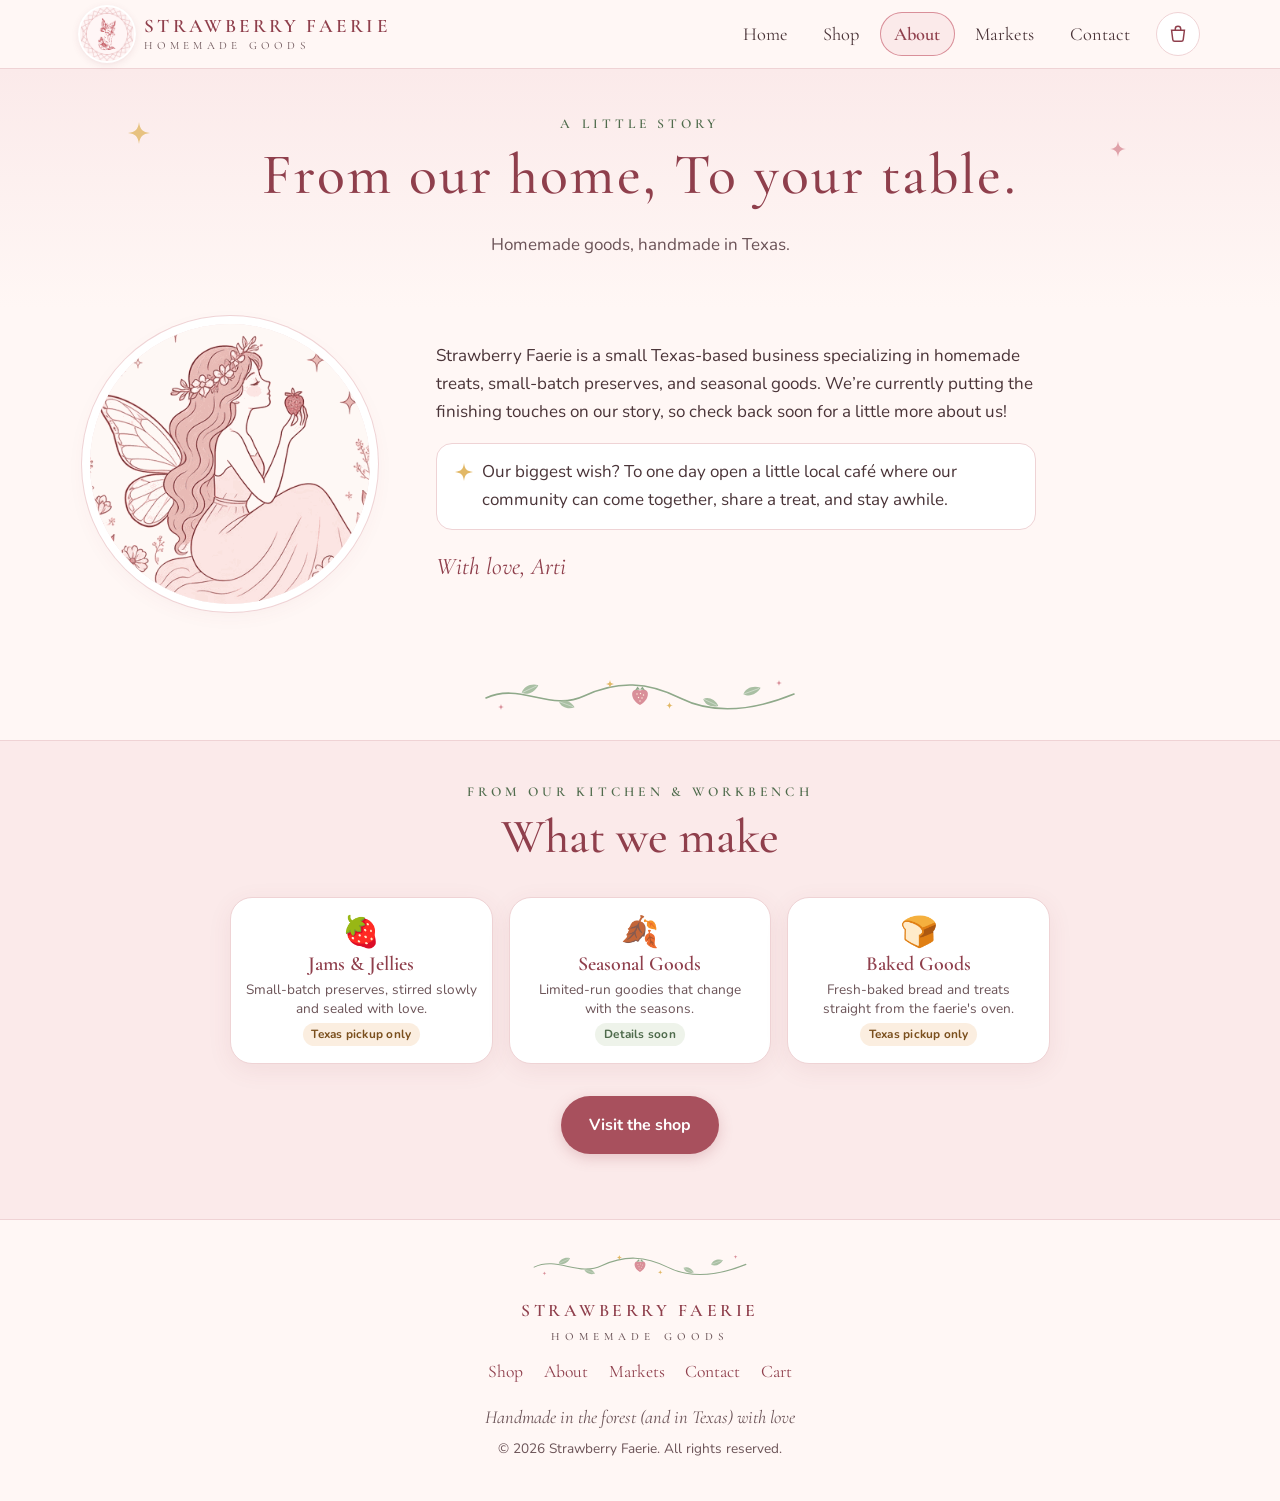
==== about.html @ 80f8e276 "Add Strawberry Faerie site Co-authored-by: Artemis <sweetartexe@users.noreply.github.com>" ====
<!doctype html>
<html lang="en">
<head>
  <meta charset="utf-8">
  <meta name="viewport" content="width=device-width, initial-scale=1">
  <title>About · Strawberry Faerie</title>
  <meta name="description" content="The story of Strawberry Faerie: homemade goods, handmade in Texas, and a dream of a local café.">
  <!-- TODO: set og:url / og:image to absolute URLs once the custom domain is live -->
  <meta property="og:title" content="About · Strawberry Faerie">
  <meta property="og:description" content="The story of Strawberry Faerie: homemade goods, handmade in Texas, and a dream of a local café.">
  <meta property="og:image" content="assets/logo.png">
  <meta name="theme-color" content="#fbeaea">
  <link rel="icon" href="favicon.ico" sizes="any">
  <link rel="icon" type="image/png" sizes="32x32" href="assets/favicon-32.png">
  <link rel="apple-touch-icon" href="assets/apple-touch-icon.png">
  <link rel="preconnect" href="https://fonts.googleapis.com">
  <link rel="preconnect" href="https://fonts.gstatic.com" crossorigin>
  <link href="https://fonts.googleapis.com/css2?family=Cormorant+Garamond:ital,wght@0,400;0,500;0,600;1,400;1,500&family=Nunito:wght@400;600;700&display=swap" rel="stylesheet">
  <link rel="stylesheet" href="css/styles.css">
</head>
<body data-page="about">
  <!-- Reusable hand-drawn-ish SVG pieces -->
  <svg width="0" height="0" style="position:absolute" aria-hidden="true" focusable="false">
    <defs>
      <symbol id="leaf" viewBox="0 0 24 12"><path d="M1 6 C6 0 16 0 23 6 C16 12 6 12 1 6 Z" /><path d="M2 6 H21" fill="none" stroke="rgba(255,255,255,.55)" stroke-width=".8"/></symbol>
      <symbol id="berry" viewBox="0 0 20 22"><path d="M10 21 C4 18 1 12 2.5 8 C4 5 7 5.5 10 6.5 C13 5.5 16 5 17.5 8 C19 12 16 18 10 21 Z" fill="#d98f99"/><path d="M5 6.5 L7.5 2.5 L10 5.5 L12.5 2.5 L15 6.5 C12 5 8 5 5 6.5Z" fill="#8fa98a"/><g fill="#fff3e0"><circle cx="7" cy="10" r=".7"/><circle cx="10.5" cy="9.5" r=".7"/><circle cx="13.5" cy="11" r=".7"/><circle cx="8.5" cy="13.5" r=".7"/><circle cx="12" cy="14" r=".7"/><circle cx="10" cy="17" r=".7"/></g></symbol>
      <symbol id="sparkle" viewBox="0 0 20 20"><path d="M10 0 C11 7 13 9 20 10 C13 11 11 13 10 20 C9 13 7 11 0 10 C7 9 9 7 10 0Z"/></symbol>
      <symbol id="vine" viewBox="0 0 320 40">
        <path d="M6 22 C40 6 70 36 104 20 S168 6 200 22 S270 36 314 18" fill="none" stroke="#8fa98a" stroke-width="1.6" stroke-linecap="round"/>
        <g fill="#a9bfa3">
          <use href="#leaf" x="40" y="8" width="20" height="10" transform="rotate(-25 50 13)"/>
          <use href="#leaf" x="78" y="24" width="18" height="9" transform="rotate(20 87 28)"/>
          <use href="#leaf" x="222" y="22" width="18" height="9" transform="rotate(25 231 26)"/>
          <use href="#leaf" x="262" y="10" width="20" height="10" transform="rotate(-20 272 15)"/>
        </g>
        <use href="#berry" x="150" y="8" width="20" height="22"/>
        <g fill="#e2b866"><use href="#sparkle" x="126" y="4" width="8" height="8"/><use href="#sparkle" x="186" y="26" width="7" height="7"/></g>
        <g fill="#d98f99"><use href="#sparkle" x="18" y="28" width="6" height="6"/><use href="#sparkle" x="296" y="4" width="6" height="6"/></g>
      </symbol>
    </defs>
  </svg>

  <a class="skip-link" href="#main">Skip to content</a>

  <header class="site-header">
    <div class="wrap header-inner">
      <a class="brand" href="index.html" aria-label="Strawberry Faerie home">
        <!-- LOGO SLOT: to swap the logo, replace assets/logo.png -->
        <img class="brand-logo" src="assets/logo.png" alt="" width="480" height="480">
        <span class="brand-text">
          <span class="brand-name">Strawberry Faerie</span>
          <span class="brand-sub">Homemade Goods</span>
        </span>
      </a>
      <button class="nav-toggle" type="button" aria-expanded="false" aria-controls="site-nav">
        <span class="nav-toggle-bars" aria-hidden="true"></span><span class="visually-hidden">Menu</span>
      </button>
      <nav id="site-nav" class="site-nav" aria-label="Main">
        <ul>
          <li><a href="index.html">Home</a></li>
          <li><a href="shop.html">Shop</a></li>
          <li><a href="about.html" class="is-active" aria-current="page">About</a></li>
          <li><a href="markets.html">Markets</a></li>
          <li><a href="contact.html">Contact</a></li>
        </ul>
      </nav>
      <a class="cart-button" href="cart.html" aria-label="Cart, 0 items" data-cart-button>
        <svg viewBox="0 0 24 24" aria-hidden="true"><path d="M5 8h14l-1.3 10.2a2 2 0 0 1-2 1.8H8.3a2 2 0 0 1-2-1.8L5 8Z" fill="none" stroke="currentColor" stroke-width="1.6"/><path d="M9 8V6.5a3 3 0 0 1 6 0V8" fill="none" stroke="currentColor" stroke-width="1.6"/></svg>
        <span class="cart-count" data-cart-count>0</span>
      </a>
    </div>
  </header>

  <main id="main">
    <section class="page-hero" aria-labelledby="page-title">
      <svg class="float float-1" aria-hidden="true"><use href="#sparkle"/></svg>
      <svg class="float float-2" aria-hidden="true"><use href="#sparkle"/></svg>
      <div class="wrap">
        <p class="eyebrow">A Little Story</p>
        <h1 id="page-title">From our home, To your table.</h1>
        <p class="section-lede">Homemade goods, handmade in Texas.</p>
      </div>
    </section>
    <section class="section section-top-tight" aria-label="Our story">
      <div class="wrap about">
        <div class="about-art" aria-hidden="true">
          <img src="assets/faerie-art.png" alt="" width="356" height="356">
        </div>
        <div class="about-copy">
          <!-- EDITABLE: placeholder About copy. Arti, rewrite in your own words! -->
          <p>Strawberry Faerie is a small Texas-based business specializing in homemade treats, small-batch preserves, and seasonal goods. We’re currently putting the finishing touches on our story, so check back soon for a little more about us!</p>
          <p class="about-dream"><svg aria-hidden="true"><use href="#sparkle"/></svg> Our biggest wish? To one day open a little local café where our community can come together, share a treat, and stay awhile.</p>
          <p class="signature">With love, Arti</p>
        </div>
      </div>
    </section>

    <svg class="divider" viewBox="0 0 320 40" aria-hidden="true"><use href="#vine"/></svg>

    <section class="section section-tint" aria-labelledby="make-title">
      <div class="wrap">
        <header class="section-head">
          <p class="eyebrow">From Our Kitchen &amp; Workbench</p>
          <h2 id="make-title">What we make</h2>
        </header>
        <ul class="category-links" data-category-links></ul>
        <p class="center"><a class="btn btn-primary" href="shop.html">Visit the shop</a></p>
      </div>
    </section>
  </main>

  <footer class="site-footer">
    <div class="wrap">
      <svg class="footer-vine" viewBox="0 0 320 40" aria-hidden="true"><use href="#vine"/></svg>
      <p class="footer-brand">Strawberry Faerie <span>Homemade Goods</span></p>
      <nav class="footer-nav" aria-label="Footer">
        <a href="shop.html">Shop</a><a href="about.html">About</a><a href="markets.html">Markets</a><a href="contact.html">Contact</a><a href="cart.html">Cart</a>
      </nav>
      <p class="footer-tag">Handmade in the forest (and in Texas) with love</p>
      <p class="footer-copy">© 2026 Strawberry Faerie. All rights reserved.</p>
    </div>
  </footer>

  <div class="toast" role="status" aria-live="polite" data-toast></div>

  <script src="js/products.js"></script>
  <script src="js/main.js"></script>
  <script src="js/visual-editor.js"></script>
</body>
</html>
---- css/styles.css ----
/* Strawberry Faerie · Homemade Goods
   Palette follows the current brand (dusty rose + blush), sage as accent. */
:root {
  --rose: #b85c6b;          /* brand rose (logo line colour): decorative / large text */
  --rose-light: #d98f99;    /* brand rose light */
  --rose-deep: #8f3f4c;     /* accessible text rose */
  --rose-btn: #a8505d;      /* buttons (white text 5.3:1) */
  --rose-btn-hover: #93424f;
  --blush: #fbeaea;
  --blush-2: #f8dfe0;
  --cream: #fff7f5;         /* page background, soft pink-cream */
  --sage: #8fa98a;
  --sage-deep: #4f6b4c;
  --sage-soft: #eef3ea;
  --honey: #e2b866;
  --ink: #4a3438;
  --ink-soft: #6b5357;
  --line: #efd3d5;
  --radius: 22px;
  --shadow: 0 6px 24px rgba(143, 63, 76, .08);
  --shadow-hover: 0 12px 32px rgba(143, 63, 76, .14);
  --serif: "Cormorant Garamond", "Iowan Old Style", Georgia, serif;
  --sans: "Nunito", system-ui, -apple-system, "Segoe UI", sans-serif;
}

*, *::before, *::after { box-sizing: border-box; }
html { scroll-behavior: smooth; scroll-padding-top: 84px; -webkit-text-size-adjust: 100%; }
body {
  margin: 0;
  font-family: var(--sans);
  font-size: 1.0625rem;
  line-height: 1.65;
  color: var(--ink);
  background: var(--cream);
}
img, svg { display: block; max-width: 100%; }
a { color: var(--rose-deep); }
a:hover { color: var(--rose-btn-hover); }
:focus-visible { outline: 3px solid var(--rose-light); outline-offset: 3px; border-radius: 8px; }
h1, h2, h3, h4 { font-family: var(--serif); font-weight: 500; line-height: 1.15; color: var(--rose-deep); margin: 0 0 .4em; }
h2 { font-size: clamp(2.1rem, 6vw, 3rem); }
h3 { font-size: 1.6rem; }
p { margin: 0 0 1em; }

.wrap { width: min(1120px, 100% - 2.5rem); margin-inline: auto; }
.visually-hidden { position: absolute !important; width: 1px; height: 1px; overflow: hidden; clip: rect(0 0 0 0); white-space: nowrap; }
.skip-link { position: absolute; left: 1rem; top: -3rem; background: var(--rose-btn); color: #fff; padding: .5rem 1rem; border-radius: 999px; z-index: 100; }
.skip-link:focus { top: 1rem; color: #fff; }

/* ---------- Header ---------- */
.site-header {
  position: sticky; top: 0; z-index: 50;
  background: rgba(255, 247, 245, .92);
  backdrop-filter: blur(8px);
  border-bottom: 1px solid var(--line);
}
.header-inner { display: flex; align-items: center; gap: .75rem; min-height: 68px; }
.brand { display: flex; align-items: center; gap: .65rem; text-decoration: none; margin-right: auto; }
.brand-logo { width: 48px; height: 48px; border-radius: 50%; box-shadow: 0 0 0 2px #fff, 0 2px 8px rgba(143,63,76,.18); }
.brand-text { display: flex; flex-direction: column; line-height: 1.05; }
.brand-name { font-family: var(--serif); font-size: 1.05rem; font-weight: 600; letter-spacing: .16em; text-transform: uppercase; color: var(--rose-deep); }
.brand-sub { font-family: var(--serif); font-size: .7rem; letter-spacing: .38em; text-transform: uppercase; color: var(--ink-soft); margin-top: .2rem; }

.nav-toggle { order: 3; width: 44px; height: 44px; border: 1px solid var(--line); border-radius: 50%; background: #fff; cursor: pointer; display: grid; place-items: center; }
.nav-toggle-bars, .nav-toggle-bars::before, .nav-toggle-bars::after { display: block; width: 18px; height: 2px; background: var(--rose-deep); border-radius: 2px; position: relative; transition: transform .25s; }
.nav-toggle-bars::before, .nav-toggle-bars::after { content: ""; position: absolute; left: 0; }
.nav-toggle-bars::before { top: -6px; } .nav-toggle-bars::after { top: 6px; }
.nav-toggle[aria-expanded="true"] .nav-toggle-bars { background: transparent; }
.nav-toggle[aria-expanded="true"] .nav-toggle-bars::before { transform: translateY(6px) rotate(45deg); }
.nav-toggle[aria-expanded="true"] .nav-toggle-bars::after { transform: translateY(-6px) rotate(-45deg); }

.site-nav { display: none; position: absolute; top: 100%; left: 0; right: 0; background: var(--cream); border-bottom: 1px solid var(--line); box-shadow: var(--shadow); }
.site-nav.is-open { display: block; }
.site-nav ul { list-style: none; margin: 0; padding: .5rem 1.25rem 1rem; }
.site-nav a { display: block; padding: .75rem .25rem; font-family: var(--serif); font-size: 1.25rem; text-decoration: none; color: var(--ink); border-bottom: 1px dashed var(--line); }
.site-nav li:last-child a { border-bottom: 0; }
.site-nav a:hover { color: var(--rose-deep); }

.cart-button { order: 2; position: relative; width: 44px; height: 44px; border-radius: 50%; border: 1px solid var(--line); background: #fff; color: var(--rose-deep); cursor: pointer; display: grid; place-items: center; transition: transform .2s, box-shadow .2s; }
.cart-button svg { width: 22px; height: 22px; }
.cart-button:hover { transform: translateY(-1px); box-shadow: var(--shadow); }
.cart-count { position: absolute; top: -4px; right: -4px; min-width: 20px; height: 20px; padding: 0 5px; border-radius: 999px; background: var(--sage-deep); color: #fff; font-size: .72rem; font-weight: 700; line-height: 20px; text-align: center; transform: scale(0); transition: transform .2s; }
.cart-count.has-items { transform: scale(1); }

@media (max-width: 400px) {
  .brand-name { font-size: .92rem; letter-spacing: .12em; }
  .brand-sub { letter-spacing: .3em; }
}

@media (min-width: 820px) {
  .nav-toggle { display: none; }
  .site-nav { display: block; position: static; background: none; border: 0; box-shadow: none; order: 1; }
  .site-nav ul { display: flex; gap: .4rem; padding: 0; }
  .site-nav a { border: 0; font-size: 1.15rem; padding: .4rem .9rem; border-radius: 999px; transition: background .2s, color .2s; }
  .site-nav a:hover { background: var(--blush); }
  .brand-logo { width: 54px; height: 54px; }
  .brand-name { font-size: 1.2rem; }
}

/* ---------- Buttons ---------- */
.btn { display: inline-flex; align-items: center; justify-content: center; gap: .4rem; font-family: var(--sans); font-weight: 700; font-size: 1rem; padding: .85rem 1.6rem; border-radius: 999px; text-decoration: none; border: 2px solid transparent; cursor: pointer; transition: transform .2s, box-shadow .2s, background .2s, color .2s; }
.btn-primary { background: var(--rose-btn); color: #fff; box-shadow: 0 4px 14px rgba(168,80,93,.25); }
.btn-primary:hover { background: var(--rose-btn-hover); color: #fff; transform: translateY(-2px); box-shadow: 0 8px 20px rgba(168,80,93,.3); }
.btn-ghost { background: #fff; color: var(--rose-deep); border-color: var(--rose-light); }
.btn-ghost:hover { background: var(--blush); color: var(--rose-deep); transform: translateY(-2px); }
.btn-small { padding: .55rem 1.1rem; font-size: .9rem; }

/* ---------- Hero ---------- */
.hero { position: relative; overflow: hidden; padding: 3rem 0 2rem; text-align: center; background: linear-gradient(180deg, var(--blush) 0%, var(--cream) 100%); }
.hero-inner { position: relative; z-index: 1; }
.hero-logo { width: 190px; height: 190px; margin: 0 auto 1.25rem; border-radius: 50%; box-shadow: 0 0 0 6px #fff, 0 10px 30px rgba(143,63,76,.18); animation: bob 6s ease-in-out infinite; }
.hero-title { font-size: clamp(2.2rem, 9vw, 4.4rem); font-weight: 500; letter-spacing: .14em; text-transform: uppercase; color: var(--rose); margin-bottom: .1em; text-shadow: 0 1px 0 #fff; }
.hero-sub { font-family: var(--serif); text-transform: uppercase; letter-spacing: .5em; font-size: clamp(.85rem, 2.6vw, 1.15rem); color: var(--rose-deep); margin: 0 0 1.4rem; padding-left: .5em; }
.hero-tagline { font-family: var(--serif); font-style: italic; font-size: clamp(1.2rem, 3.6vw, 1.5rem); color: var(--ink-soft); max-width: 34ch; margin: 0 auto 1.8rem; line-height: 1.45; }
.hero-actions { display: flex; flex-wrap: wrap; gap: .75rem; justify-content: center; }
.float { position: absolute; z-index: 0; opacity: .8; animation: twinkle 4s ease-in-out infinite; }
.float-1 { width: 22px; height: 22px; fill: var(--honey); top: 18%; left: 9%; }
.float-2 { width: 16px; height: 16px; fill: var(--rose-light); top: 30%; right: 10%; animation-delay: 1.5s; }
.float-3 { width: 34px; height: 38px; bottom: 16%; left: 14%; transform: rotate(-14deg); animation: bob 7s ease-in-out infinite; }
@keyframes bob { 0%,100% { translate: 0 0; } 50% { translate: 0 -8px; } }
@keyframes twinkle { 0%,100% { opacity: .35; scale: .85; } 50% { opacity: .95; scale: 1.1; } }
@media (min-width: 820px) {
  .hero { padding: 4.5rem 0 3rem; }
  .hero-logo { width: 230px; height: 230px; }
}

/* ---------- Dividers ---------- */
.divider { width: min(320px, 80%); height: auto; margin: 1.5rem auto; }

/* ---------- Sections ---------- */
.section { padding: 2.5rem 0 3rem; }
.section-tint { background: var(--blush); border-block: 1px solid var(--line); }
.section-head { text-align: center; max-width: 620px; margin: 0 auto 2rem; }
.eyebrow { font-family: var(--serif); text-transform: uppercase; letter-spacing: .3em; font-size: .85rem; color: var(--sage-deep); margin-bottom: .4rem; font-weight: 600; }
.section-lede { color: var(--ink-soft); }
.small-note { text-align: center; font-size: .92rem; color: var(--ink-soft); margin-top: 1.5rem; }

/* ---------- Shop ---------- */
.category-tabs { display: flex; gap: .6rem; overflow-x: auto; padding: .25rem .25rem 1rem; margin: 0 -.25rem 1rem; scroll-snap-type: x mandatory; scrollbar-width: thin; }
.category-tab { flex: 0 0 auto; scroll-snap-align: start; display: flex; flex-direction: column; align-items: center; gap: .15rem; min-width: 132px; padding: .9rem 1rem; border-radius: 18px; border: 1.5px solid var(--line); background: #fff; color: var(--ink); font-family: var(--sans); cursor: pointer; transition: transform .2s, box-shadow .2s, border-color .2s, background .2s; }
.category-tab:hover { transform: translateY(-2px); box-shadow: var(--shadow); border-color: var(--rose-light); }
.category-tab[aria-selected="true"] { background: var(--blush); border-color: var(--rose); box-shadow: inset 0 0 0 1px var(--rose); }
.tab-icon { font-size: 1.6rem; line-height: 1; }
.tab-name { font-family: var(--serif); font-size: 1.15rem; font-weight: 600; color: var(--rose-deep); white-space: nowrap; }
.tab-note { font-size: .74rem; font-weight: 700; letter-spacing: .02em; padding: .1rem .55rem; border-radius: 999px; }
.tab-note.is-ship { background: var(--sage-soft); color: var(--sage-deep); }
.tab-note.is-local { background: #fbeee0; color: #7a4f1d; }
@media (min-width: 820px) {
  .category-tabs { justify-content: center; flex-wrap: wrap; overflow: visible; }
}

.category-panel:focus-visible { outline-offset: 8px; }
.category-info { text-align: center; max-width: 640px; margin: 0 auto 1.75rem; }
.category-title { font-size: 1.9rem; margin-bottom: .2rem; }
.category-blurb { color: var(--ink-soft); margin-bottom: .75rem; }
.fulfillment { display: inline-block; font-weight: 700; font-size: .92rem; padding: .35rem 1rem; border-radius: 999px; margin-bottom: .75rem; }
.fulfillment.is-ship { background: var(--sage-soft); color: var(--sage-deep); }
.fulfillment.is-local { background: #fbeee0; color: #7a4f1d; }
.disclosure { font-size: .88rem; line-height: 1.5; color: var(--ink-soft); background: #fff; border: 1px dashed var(--rose-light); border-radius: 14px; padding: .75rem 1rem; text-align: left; margin: 0; }
.disclosure strong { color: var(--rose-deep); }

.product-grid { display: grid; grid-template-columns: 1fr; gap: 1.25rem; }
@media (min-width: 560px) { .product-grid { grid-template-columns: repeat(2, 1fr); } .product-media { aspect-ratio: 4 / 3; } }
@media (min-width: 900px) { .product-grid { grid-template-columns: repeat(3, 1fr); gap: 1.5rem; } }
.product-card { background: #fff; border-radius: var(--radius); box-shadow: var(--shadow); overflow: hidden; display: flex; flex-direction: column; border: 1px solid var(--line); transition: transform .25s, box-shadow .25s; }
.product-card:hover { transform: translateY(-4px); box-shadow: var(--shadow-hover); }
.product-media { position: relative; aspect-ratio: 16 / 9; background: repeating-linear-gradient(45deg, var(--blush) 0 14px, #fdf4f3 14px 28px); display: grid; place-items: center; align-content: center; gap: .4rem; }
.product-media img { width: 100%; height: 100%; object-fit: cover; }
.ph-berry { width: 46px; height: 50px; opacity: .85; }
.ph-text { font-family: var(--serif); font-style: italic; color: var(--ink-soft); font-size: 1.05rem; }
.ribbon { position: absolute; top: .75rem; left: .75rem; background: #fff; color: var(--rose-deep); border: 1px dashed var(--rose); font-size: .72rem; font-weight: 700; letter-spacing: .08em; text-transform: uppercase; padding: .2rem .6rem; border-radius: 999px; }
.product-body { padding: 1.1rem 1.25rem 1.3rem; display: flex; flex-direction: column; flex: 1; }
.product-name { font-size: 1.4rem; font-weight: 500; margin-bottom: .1rem; color: var(--ink); }
.product-price { font-weight: 700; color: var(--rose-deep); margin-bottom: .4rem; }
.product-desc { color: var(--ink-soft); font-size: .95rem; }
.food-label { display: grid; grid-template-columns: auto 1fr; gap: .2rem .75rem; font-size: .85rem; background: var(--cream); border-radius: 12px; padding: .6rem .8rem; margin: 0 0 1rem; }
.food-label dt { font-weight: 700; color: var(--rose-deep); }
.food-label dd { margin: 0; color: var(--ink-soft); }
.add-to-cart { margin-top: auto; align-self: flex-start; }

/* ---------- About ---------- */
.about { display: grid; gap: 1.5rem; align-items: center; }
.about-art { justify-self: center; width: 200px; aspect-ratio: 1; border-radius: 50%; box-shadow: 0 0 0 8px #fff, 0 0 0 9px var(--line), var(--shadow); }
.about-art img { width: 100%; height: 100%; border-radius: 50%; }
.about-copy { max-width: 60ch; }
.about-dream { display: flex; gap: .6rem; align-items: flex-start; background: #fff; border-radius: 16px; padding: .9rem 1.1rem; border: 1px solid var(--line); }
.about-dream svg { flex: 0 0 18px; width: 18px; height: 18px; fill: var(--honey); margin-top: .3rem; }
.signature { font-family: var(--serif); font-style: italic; font-size: 1.5rem; color: var(--rose-deep); margin: 0; }
@media (min-width: 820px) {
  .about { grid-template-columns: 300px 1fr; gap: 3.5rem; }
  .about-art { width: 280px; }
}

/* ---------- Markets ---------- */
.market-list { list-style: none; padding: 0; margin: 0 auto; display: grid; gap: 1.25rem; max-width: 900px; }
@media (min-width: 820px) { .market-list { grid-template-columns: repeat(auto-fit, minmax(320px, 440px)); justify-content: center; } }
.market-card { display: flex; gap: 1.1rem; background: #fff; border: 1px solid var(--line); border-radius: var(--radius); padding: 1.25rem; box-shadow: var(--shadow); transition: transform .25s, box-shadow .25s; }
.market-card:hover { transform: translateY(-3px); box-shadow: var(--shadow-hover); }
.market-date { flex: 0 0 74px; height: 88px; border-radius: 16px; background: var(--blush); border: 1.5px solid var(--rose-light); display: flex; flex-direction: column; align-items: center; justify-content: center; line-height: 1; color: var(--rose-deep); }
.m-mon { font-family: var(--serif); text-transform: uppercase; letter-spacing: .15em; font-size: .85rem; font-weight: 600; }
.m-day { font-family: var(--serif); font-size: 2.3rem; font-weight: 600; margin: .1rem 0; }
.m-dow { font-size: .72rem; font-weight: 700; text-transform: uppercase; letter-spacing: .1em; color: var(--sage-deep); }
.market-body h3 { font-size: 1.5rem; margin-bottom: .25rem; }
.market-when { font-weight: 700; margin: 0 0 .15rem; font-size: .95rem; }
.market-where { color: var(--ink-soft); margin: 0 0 .5rem; font-size: .95rem; }
.text-link { font-weight: 700; font-size: .92rem; text-underline-offset: 3px; }

/* ---------- Contact ---------- */
.contact-cards { display: grid; gap: 1rem; max-width: 720px; margin: 0 auto 1.75rem; }
@media (min-width: 640px) { .contact-cards { grid-template-columns: 1fr 1fr; } }
.contact-card { display: flex; flex-direction: column; align-items: center; text-align: center; gap: .25rem; padding: 1.4rem 1rem; background: #fff; border: 1px solid var(--line); border-radius: var(--radius); text-decoration: none; color: var(--ink); box-shadow: var(--shadow); transition: transform .25s, box-shadow .25s; min-width: 0; }
.contact-card:hover { transform: translateY(-3px); box-shadow: var(--shadow-hover); color: var(--ink); }
.contact-card svg { width: 30px; height: 30px; color: var(--rose); margin-bottom: .25rem; }
.cc-label { font-family: var(--serif); text-transform: uppercase; letter-spacing: .25em; font-size: .8rem; font-weight: 600; color: var(--sage-deep); }
.cc-value { font-weight: 700; color: var(--rose-deep); overflow-wrap: anywhere; }
.socials { list-style: none; display: flex; justify-content: center; gap: .9rem; padding: 0; margin: 0; }
.socials a { width: 48px; height: 48px; border-radius: 50%; background: #fff; border: 1px solid var(--line); display: grid; place-items: center; color: var(--rose-deep); transition: transform .2s, background .2s, color .2s; }
.socials a:hover { transform: translateY(-3px) rotate(-4deg); background: var(--rose-btn); color: #fff; }
.socials svg { width: 22px; height: 22px; }

/* ---------- Footer ---------- */
.site-footer { text-align: center; padding: 2rem 0 2.5rem; }
.footer-vine { width: 220px; margin: 0 auto 1rem; }
.footer-brand { font-family: var(--serif); text-transform: uppercase; letter-spacing: .2em; font-weight: 600; color: var(--rose-deep); font-size: 1.1rem; margin-bottom: .2rem; }
.footer-brand span { display: block; font-size: .7rem; letter-spacing: .45em; color: var(--ink-soft); font-weight: 500; margin-top: .2rem; }
.footer-tag { font-family: var(--serif); font-style: italic; font-size: 1.15rem; color: var(--ink-soft); margin-bottom: .4rem; }
.footer-copy { font-size: .85rem; color: var(--ink-soft); margin: 0; }

/* ---------- Toast ---------- */
.toast { position: fixed; left: 50%; bottom: 1.25rem; transform: translate(-50%, 150%); background: var(--ink); color: #fff; padding: .75rem 1.25rem; border-radius: 18px; font-size: .92rem; box-shadow: var(--shadow-hover); transition: transform .3s, opacity .3s, visibility .3s; z-index: 80; opacity: 0; visibility: hidden; max-width: calc(100% - 2rem); text-align: center; }
.toast.is-visible { transform: translate(-50%, 0); opacity: 1; visibility: visible; }

@media (prefers-reduced-motion: reduce) {
  *, *::before, *::after { animation: none !important; transition: none !important; scroll-behavior: auto !important; }
}

/* =========================================================
   Multi-page additions
   ========================================================= */
.center { text-align: center; }
.site-nav a.is-active { color: var(--rose-deep); font-weight: 600; }
@media (max-width: 819px) {
  .site-nav a.is-active { background: var(--blush); border-radius: 12px; padding-left: .75rem; }
}
@media (min-width: 820px) {
  .site-nav a.is-active { background: var(--blush); box-shadow: inset 0 0 0 1px var(--rose-light); }
}
a.cart-button { text-decoration: none; }
.cart-button[aria-current="page"] { background: var(--blush); border-color: var(--rose-light); }

/* inner-page banner */
.page-hero { position: relative; overflow: hidden; text-align: center; padding: 2.75rem 0 2rem; background: linear-gradient(180deg, var(--blush) 0%, var(--cream) 100%); }
.page-hero h1 { font-size: clamp(2.4rem, 7vw, 3.6rem); letter-spacing: .04em; color: var(--rose-deep); }
.page-hero .section-lede { max-width: 560px; margin-inline: auto; }
.page-hero .float-1 { top: 22%; left: 10%; }
.page-hero .float-2 { top: 30%; right: 12%; }
.section-top-tight { padding-top: 1rem; }

/* category tiles (home + about) */
.category-links { list-style: none; padding: 0; margin: 0 0 2rem; display: grid; gap: 1rem; grid-template-columns: repeat(2, minmax(0, 1fr)); }
@media (min-width: 900px) { .category-links { grid-template-columns: repeat(3, minmax(0, 1fr)); max-width: 820px; margin-left: auto; margin-right: auto; } }
.category-links li:last-child:nth-child(odd) { grid-column: 1 / -1; }
@media (min-width: 900px) { .category-links li:last-child:nth-child(odd) { grid-column: auto; } }
.category-link { height: 100%; display: flex; flex-direction: column; align-items: center; text-align: center; gap: .3rem; padding: 1.2rem .9rem 1.1rem; background: #fff; border: 1px solid var(--line); border-radius: var(--radius); text-decoration: none; color: var(--ink); box-shadow: var(--shadow); transition: transform .25s, box-shadow .25s, border-color .25s; }
.category-link:hover { transform: translateY(-4px); box-shadow: var(--shadow-hover); border-color: var(--rose-light); color: var(--ink); }
.category-link .tab-icon { font-size: 1.9rem; }
.cl-name { font-family: var(--serif); font-size: 1.25rem; font-weight: 600; color: var(--rose-deep); line-height: 1.15; }
.cl-blurb { font-size: .85rem; color: var(--ink-soft); line-height: 1.4; flex: 1; }

.category-title { font-size: 1.9rem; }

.market-cta { max-width: 640px; margin: 1.5rem auto 0; text-align: center; background: var(--blush); border: 1px dashed var(--rose-light); border-radius: 16px; padding: 1rem 1.25rem; }
.market-cta p { margin: 0; }

.footer-nav { display: flex; flex-wrap: wrap; justify-content: center; gap: .25rem 1.1rem; margin: .5rem 0 .75rem; }
.footer-nav a { font-family: var(--serif); font-size: 1.1rem; text-decoration: none; padding: .2rem .1rem; }
.footer-nav a:hover { text-decoration: underline; text-underline-offset: 3px; }

/* cart page */
.cart-wrap { max-width: 860px; }
.cart-empty { text-align: center; background: #fff; border: 1px solid var(--line); border-radius: var(--radius); padding: 2.5rem 1rem; box-shadow: var(--shadow); }
.cart-empty .ph-berry { margin: 0 auto .75rem; }
.cart-list { list-style: none; margin: 0 0 1.25rem; padding: 0; display: grid; gap: .9rem; }
.cart-line { display: grid; grid-template-columns: 64px 1fr; grid-template-areas: "thumb info" "qty remove"; gap: .75rem 1rem; align-items: center; background: #fff; border: 1px solid var(--line); border-radius: 18px; padding: .9rem 1rem; box-shadow: var(--shadow); }
.cart-thumb { grid-area: thumb; width: 64px; height: 64px; border-radius: 14px; background: repeating-linear-gradient(45deg, var(--blush) 0 8px, #fdf4f3 8px 16px); display: grid; place-items: center; overflow: hidden; }
.cart-thumb img { width: 100%; height: 100%; object-fit: cover; }
.cart-thumb .ph-berry { width: 26px; height: 28px; }
.cart-info { grid-area: info; min-width: 0; }
.cart-name { font-family: var(--serif); font-size: 1.25rem; font-weight: 600; margin: 0; display: flex; flex-wrap: wrap; gap: .4rem; align-items: center; }
.cart-meta { font-size: .82rem; color: var(--ink-soft); margin: 0; }
.cart-price { font-weight: 700; color: var(--rose-deep); margin: 0; }
.ribbon-inline { position: static; font-family: var(--sans); }
.qty { grid-area: qty; display: inline-flex; align-items: center; border: 1px solid var(--line); border-radius: 999px; overflow: hidden; justify-self: start; }
.qty-btn { width: 40px; height: 40px; border: 0; background: #fff; color: var(--rose-deep); font-size: 1.2rem; cursor: pointer; }
.qty-btn:hover { background: var(--blush); }
.qty-val { min-width: 2rem; text-align: center; font-weight: 700; }
.cart-remove { grid-area: remove; justify-self: end; background: none; border: 0; color: var(--rose-deep); font: inherit; font-size: .9rem; font-weight: 700; text-decoration: underline; text-underline-offset: 3px; cursor: pointer; padding: .4rem; }
@media (min-width: 640px) {
  .cart-line { grid-template-columns: 72px 1fr auto auto; grid-template-areas: "thumb info qty remove"; }
  .cart-thumb { width: 72px; height: 72px; }
}
.cart-summary { background: #fff; border: 1px solid var(--line); border-radius: var(--radius); padding: 1.25rem 1.4rem; box-shadow: var(--shadow); display: grid; gap: .6rem; }
.cart-summary .cart-remove { grid-area: auto; justify-self: center; }
.cart-total { display: flex; justify-content: space-between; align-items: baseline; margin: 0; font-size: 1.05rem; }
.cart-total strong { font-size: 1.3rem; color: var(--rose-deep); }
.cart-note { font-size: .88rem; color: var(--ink-soft); margin: 0; }
.btn-block { width: 100%; }
.btn[disabled] { background: #d7b9bd; color: #4a3438; box-shadow: none; cursor: not-allowed; transform: none; }

/* ---------- Customer reviews (Home) ---------- */
.reviews { display: grid; gap: 1.25rem; }
.review-card { margin: 0; background: #fff; border: 1px solid var(--line); border-radius: var(--radius); padding: 1.25rem 1.35rem; box-shadow: var(--shadow); display: flex; flex-direction: column; gap: .65rem; transition: transform .25s, box-shadow .25s; }
.review-card:hover { transform: translateY(-3px); box-shadow: var(--shadow-hover); }
.review-badge { display: inline-flex; align-items: center; gap: .35rem; align-self: flex-start; margin: 0; padding: .2rem .7rem; border-radius: 999px; background: var(--blush); color: var(--rose-deep); font-size: .78rem; font-weight: 700; letter-spacing: .02em; }
.review-badge svg { width: 14px; height: 14px; color: var(--rose); }
.review-quote { margin: 0; flex: 1; }
.review-quote p { margin: 0; color: var(--ink); overflow-wrap: anywhere; }
.review-by { display: flex; flex-wrap: wrap; align-items: baseline; justify-content: space-between; gap: .1rem .75rem; border-top: 1px dashed var(--line); padding-top: .6rem; }
.review-name { font-family: var(--serif); font-size: 1.2rem; font-weight: 600; color: var(--rose-deep); }
.review-date { font-size: .85rem; color: var(--ink-soft); }

.review-featured { position: relative; padding: 2rem 1.5rem 1.4rem; background: linear-gradient(180deg, #fff 0%, #fffafa 100%); border-color: var(--rose-light); text-align: center; align-items: center; }
.review-featured::before { content: "\201C"; font-family: var(--serif); font-size: 6rem; line-height: .6; color: var(--rose); height: 2.4rem; display: block; }
.review-featured .review-badge { align-self: center; }
.review-featured .review-quote p { font-family: var(--serif); font-size: clamp(1.35rem, 4.4vw, 1.9rem); font-style: italic; line-height: 1.4; color: var(--rose-deep); max-width: 40ch; margin-inline: auto; }
.review-featured .review-by { justify-content: center; width: 100%; max-width: 520px; }
.review-featured .review-name { font-size: 1.35rem; }

.review-grid { display: grid; gap: 1.25rem; grid-template-columns: 1fr; }
@media (min-width: 900px) {
  .review-grid { display: flex; flex-wrap: wrap; justify-content: center; gap: 1.5rem; }
  .review-grid > .review-card { flex: 0 0 calc((100% - 3rem) / 3); min-width: 0; }
  .review-featured { padding: 2.5rem 3rem 1.6rem; }
}
.reviews-fb { text-align: center; margin: 1.75rem 0 0; }
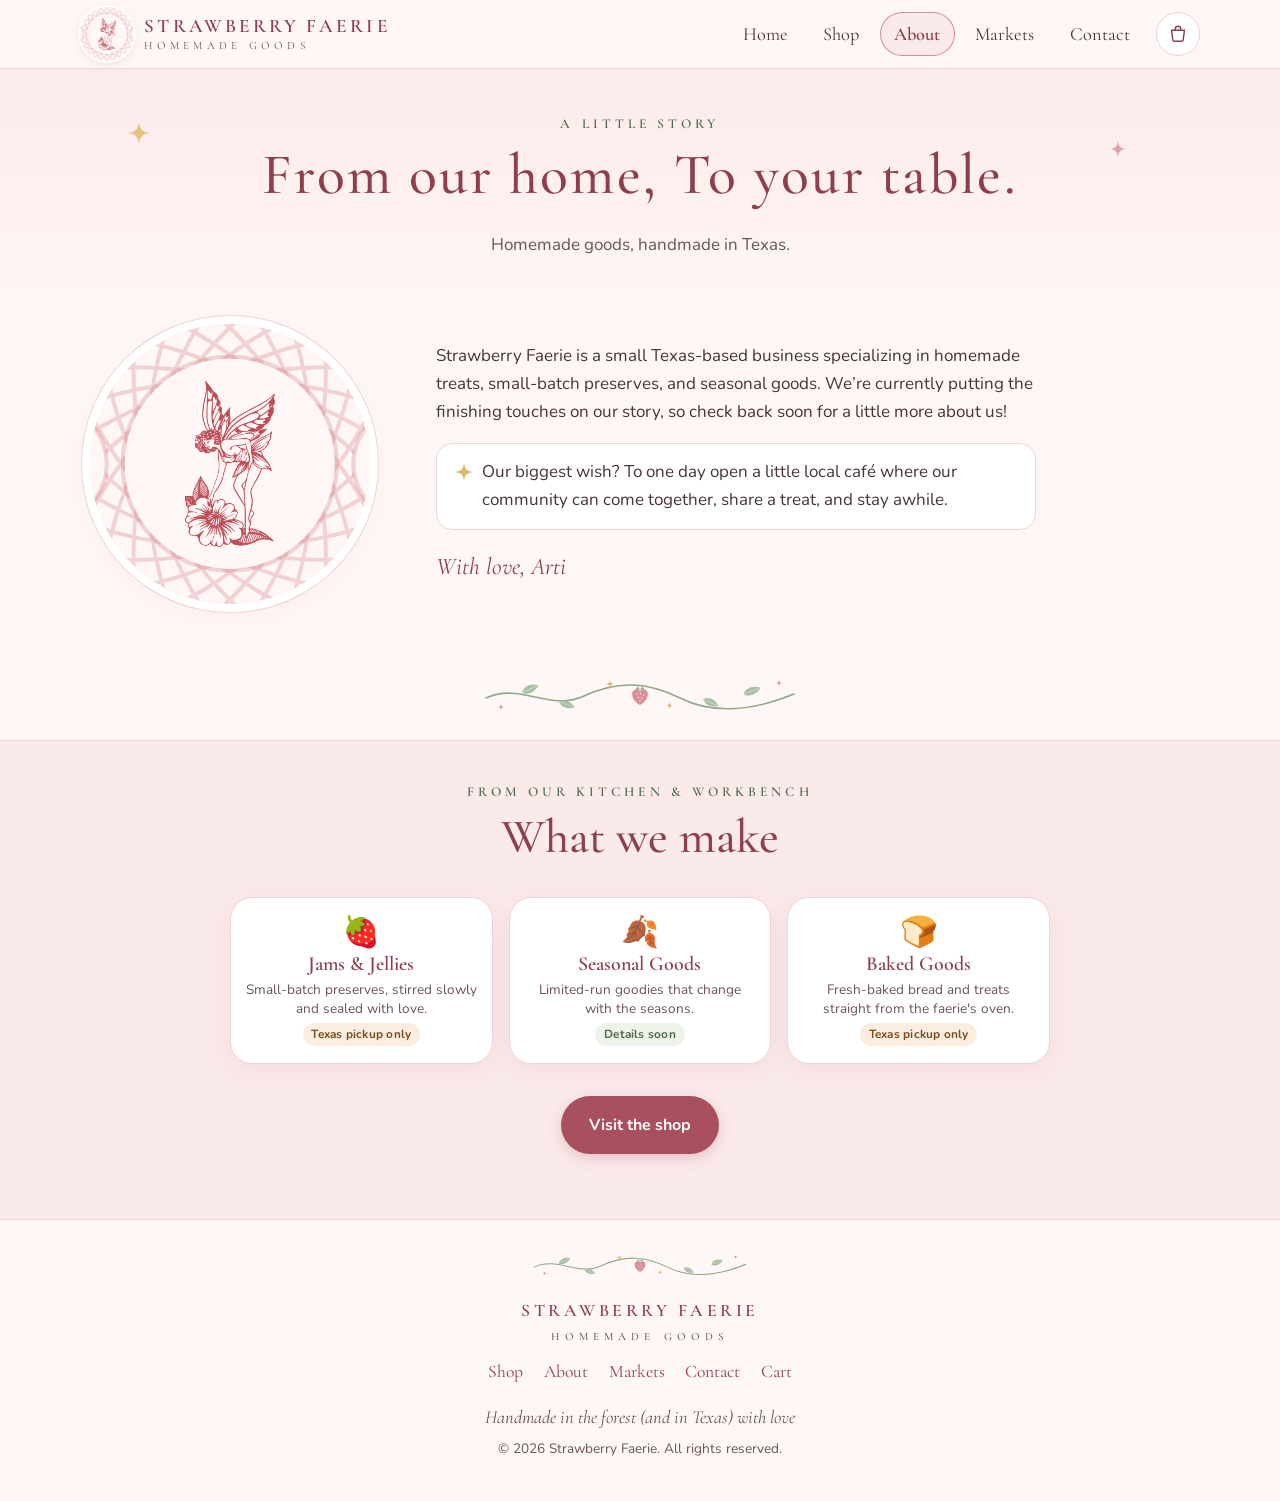
==== commit 07f0d092: "Replace About page faerie illustration with brand logo" ====
--- a/about.html
+++ b/about.html
@@ -84,7 +84,7 @@
     <section class="section section-top-tight" aria-label="Our story">
       <div class="wrap about">
         <div class="about-art" aria-hidden="true">
-          <img src="assets/faerie-art.png" alt="" width="356" height="356">
+          <img src="assets/logo.png" alt="Strawberry Faerie logo" width="356" height="356">
         </div>
         <div class="about-copy">
           <!-- EDITABLE: placeholder About copy. Arti, rewrite in your own words! -->
